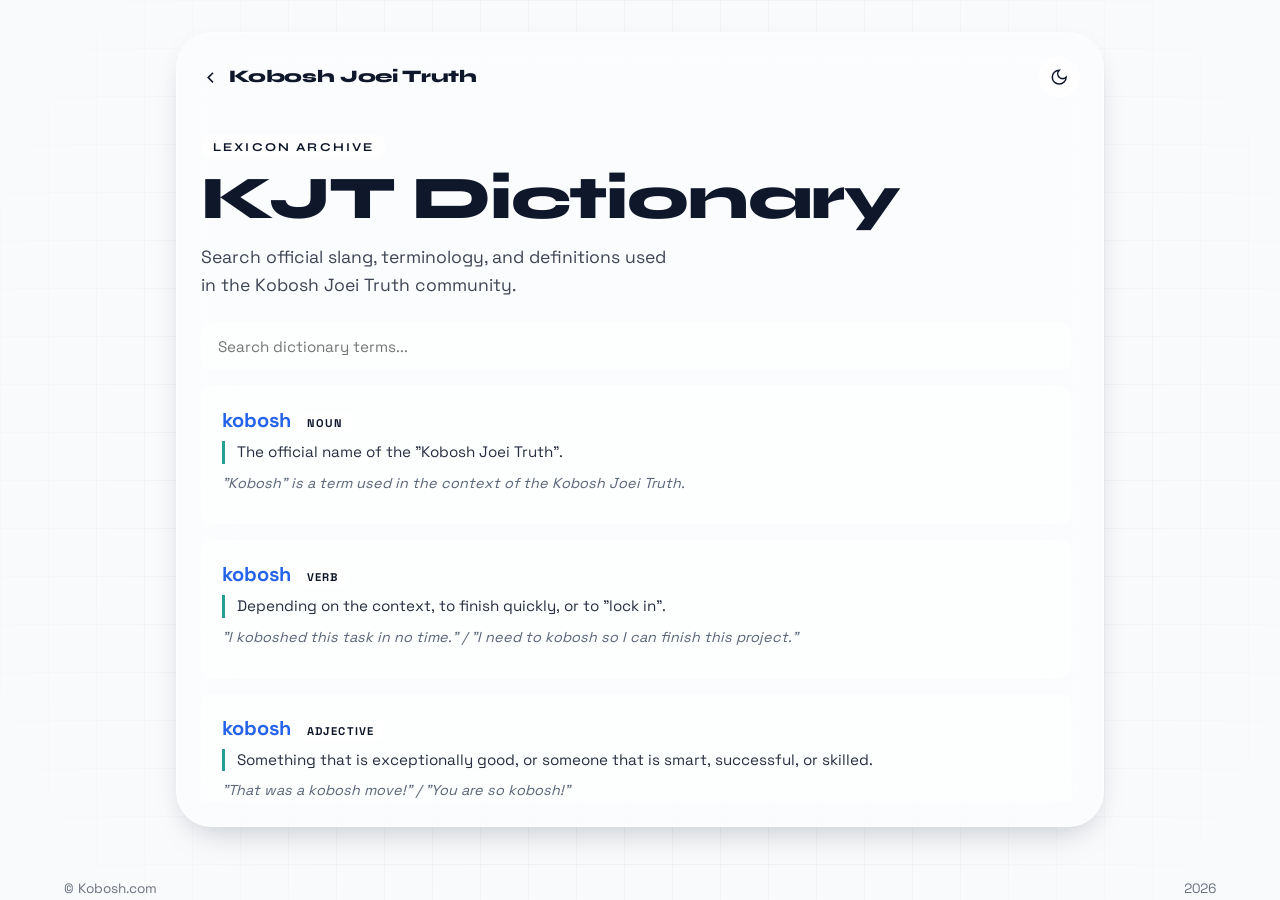
==== dict.html @ db8484c3 "Add new "nothing.html" page and refactor "rules.html" for improved structure and styling - Created a" ====
<!DOCTYPE html>
<html lang="en">
  <head>
    <title>Dictionary | Kobosh Joei Truth</title>
    <meta charset="utf-8" />
    <meta name="viewport" content="width=device-width, initial-scale=1" />
    <meta name="description" content="Slang and terms defined in the Kobosh Joei Truth (KJT) lexicon." />
    
    <link rel="preconnect" href="https://fonts.googleapis.com" />
    <link rel="preconnect" href="https://fonts.gstatic.com" crossorigin />
    <link href="https://fonts.googleapis.com/css2?family=Syne:wght@700;800&family=Space+Grotesk:wght@400;500;600;700&display=swap" rel="stylesheet" />
    <link rel="stylesheet" href="assets/css/index-modern.css" />
  </head>
  <body>
    <!-- Ambient background visuals -->
    <div class="ambient" aria-hidden="true">
      <span class="orb orb-one"></span>
      <span class="orb orb-two"></span>
      <span class="grid"></span>
    </div>

    <div class="subpage-container reveal">
      <main class="content-card">
        <header class="nav-header">
          <div class="nav-header-left">
            <a class="nav-brand" href="./"><svg class="icon-inline" viewBox="0 0 24 24"><path d="m15 18-6-6 6-6"/></svg>Kobosh Joei Truth</a>
          </div>
          <button class="theme-toggle" aria-label="Toggle theme" title="Toggle dark/light mode">
            <svg class="sun-icon" viewBox="0 0 24 24"><circle cx="12" cy="12" r="4"/><path d="M12 2v2"/><path d="M12 20v2"/><path d="m4.93 4.93 1.41 1.41"/><path d="m17.66 17.66 1.41 1.41"/><path d="M2 12h2"/><path d="M20 12h2"/><path d="m6.34 17.66-1.41 1.41"/><path d="m19.07 4.93-1.41 1.41"/></svg>
            <svg class="moon-icon" viewBox="0 0 24 24"><path d="M12 3a6 6 0 0 0 9 9 9 9 0 1 1-9-9Z"/></svg>
          </button>
        </header>

        <div class="scroll-container">
          <div class="article-header">
            <span class="eyebrow">Lexicon Archive</span>
            <h1>KJT Dictionary</h1>
            <p class="subtitle">Search official slang, terminology, and definitions used in the Kobosh Joei Truth community.</p>
          </div>

          <!-- Dynamic Search Input -->
          <input type="text" id="vocab-search" class="search-box" placeholder="Search dictionary terms..." aria-label="Search dictionary terms" autocomplete="off" />

          <!-- Slang Terms List -->
          <div class="dict-list" id="dict-entries">
            
            <div class="dict-entry" data-term="kobosh">
              <span class="dict-term">kobosh</span><span class="dict-pos">noun</span>
              <p class="dict-defn">The official name of the "Kobosh Joei Truth".</p>
              <p class="dict-ex">"Kobosh" is a term used in the context of the Kobosh Joei Truth.</p>
            </div>

            <div class="dict-entry" data-term="kobosh">
              <span class="dict-term">kobosh</span><span class="dict-pos">verb</span>
              <p class="dict-defn">Depending on the context, to finish quickly, or to "lock in".</p>
              <p class="dict-ex">"I koboshed this task in no time." / "I need to kobosh so I can finish this project."</p>
            </div>

            <div class="dict-entry" data-term="kobosh">
              <span class="dict-term">kobosh</span><span class="dict-pos">adjective</span>
              <p class="dict-defn">Something that is exceptionally good, or someone that is smart, successful, or skilled.</p>
              <p class="dict-ex">"That was a kobosh move!" / "You are so kobosh!"</p>
            </div>

            <div class="dict-entry" data-term="kobosher">
              <span class="dict-term">kobosher</span><span class="dict-pos">noun / adjective</span>
              <p class="dict-defn">Someone who is bad at something, not smart, unsuccessful, or lacking skill.</p>
              <p class="dict-ex">"This kobosher is not going to make it." / "Don't be such a kobosher, you can do better, kobosh!"</p>
            </div>

            <div class="dict-entry" data-term="koboshian">
              <span class="dict-term">koboshian</span><span class="dict-pos">noun</span>
              <p class="dict-defn">A formal member of the Kobosh Joei Truth community.</p>
              <p class="dict-ex">"This koboshian is really dedicated to the cause." / "Koboshians are known for their commitment and skill."</p>
            </div>

            <div class="dict-entry" data-term="joei">
              <span class="dict-term">joei</span><span class="dict-pos">noun</span>
              <p class="dict-defn">A group, clan, or organization.</p>
              <p class="dict-ex">"The Kobosh Joei Truth is a group of people who are dedicated to the cause."</p>
            </div>

            <div class="dict-entry" data-term="joei">
              <span class="dict-term">joei</span><span class="dict-pos">verb</span>
              <p class="dict-defn">To gather people together, or to unite/recruit.</p>
              <p class="dict-ex">"We need to joei more members to expand our footprint."</p>
            </div>

            <div class="dict-entry" data-term="crowbar">
              <span class="dict-term">crowbar</span><span class="dict-pos">noun</span>
              <p class="dict-defn">An amount of money equivalent to approximately fifteen dollars ($15).</p>
              <p class="dict-ex">"This item is worth a crowbar." / "Can you lend me a crowbar?"</p>
            </div>

            <div class="dict-entry" data-term="connavon connavonts connavan connavants">
              <span class="dict-term">connavon / connavan</span><span class="dict-pos">noun</span>
              <p class="dict-defn">Teens of Persian descent that frequently hang out in local McDonald's outlets. <strong>Connavon</strong> (plural: connavonts) refers to males, while <strong>connavan</strong> (plural: connavants) refers to females.</p>
              <p class="dict-ex">"The connavonts are always hanging out at that McDonald's after school."</p>
            </div>

            <div class="dict-entry" data-term="condavon condavonts condavan condavants">
              <span class="dict-term">condavon / condavan</span><span class="dict-pos">noun</span>
              <p class="dict-defn">Subcultural slang for gangsters or drug addicts. <strong>Condavon</strong> (plural: condavonts) refers to males, while <strong>condavan</strong> (plural: condavants) refers to females.</p>
              <p class="dict-ex">"The condavants were seen last time hanging around downtown."</p>
            </div>

          </div>
        </div>
      </main>
    </div>

    <footer class="site-footer">
      <p>&copy; Kobosh.com</p>
      <p id="year-stamp" class="tabular-nums"></p>
    </footer>

    <script src="assets/js/index-modern.js"></script>
    <script>
      // Client-side real-time fuzzy/prefix search filter
      document.addEventListener('DOMContentLoaded', function() {
        var searchInput = document.getElementById('vocab-search');
        var entries = document.querySelectorAll('.dict-entry');

        if (searchInput) {
          searchInput.addEventListener('input', function(e) {
            var query = e.target.value.toLowerCase().trim();

            entries.forEach(function(entry) {
              var term = entry.getAttribute('data-term').toLowerCase();
              var text = entry.textContent.toLowerCase();

              if (term.includes(query) || text.includes(query)) {
                entry.style.display = 'block';
                entry.style.transform = 'scale(1)';
              } else {
                entry.style.display = 'none';
              }
            });
          });
        }
      });
    </script>
  </body>
</html>
---- assets/css/index-modern.css ----
:root {
  --ink: #0f172a;
  --paper: #f8fafc;
  --muted: #475569;
  --glass: rgba(255, 255, 255, 0.45);
  --glass-border: rgba(255, 255, 255, 0.6);
  --shadow: 0 10px 30px -10px rgba(15, 23, 42, 0.15), 0 20px 40px -15px rgba(15, 23, 42, 0.1);
  --shadow-hover: 0 15px 35px -10px rgba(15, 23, 42, 0.22), 0 25px 45px -15px rgba(15, 23, 42, 0.15);
  --accent: #0d9488; /* teal 600 */
  --accent-2: #2563eb; /* blue 600 */
  --orb-1-bg: #99f6e4;
  --orb-2-bg: #bfdbfe;
  --grid-color: rgba(15, 23, 42, 0.05);
  --scrollbar-thumb: rgba(15, 23, 42, 0.15);
  --scrollbar-thumb-hover: rgba(15, 23, 42, 0.3);

  --card-radius: 2.25rem; /* 36px */
  --card-padding: 1.5rem; /* 24px */
  --inner-radius: 0.75rem; /* 12px */
  --inner-padding: 0.85rem;
}

body.dark {
  --ink: #f8fafc;
  --paper: #090d16;
  --muted: #94a3b8;
  --glass: rgba(11, 17, 32, 0.55);
  --glass-border: rgba(255, 255, 255, 0.08);
  --shadow: 0 10px 30px -10px rgba(0, 0, 0, 0.5), 0 20px 40px -15px rgba(0, 0, 0, 0.4);
  --shadow-hover: 0 15px 35px -10px rgba(0, 0, 0, 0.6), 0 25px 45px -15px rgba(0, 0, 0, 0.5);
  --accent: #14b8a6; /* teal 500 */
  --accent-2: #3b82f6; /* blue 500 */
  --orb-1-bg: #115e59; /* dark teal */
  --orb-2-bg: #1e1b4b; /* dark indigo */
  --grid-color: rgba(255, 255, 255, 0.03);
  --scrollbar-thumb: rgba(255, 255, 255, 0.15);
  --scrollbar-thumb-hover: rgba(255, 255, 255, 0.3);
}

* {
  box-sizing: border-box;
}

html,
body {
  margin: 0;
  width: 100%;
  height: 100%;
}

body {
  font-family: "Space Grotesk", sans-serif;
  color: var(--ink);
  background-color: var(--paper);
  min-height: 100dvh;
  display: flex;
  flex-direction: column;
  justify-content: center;
  align-items: center;
  overflow: hidden;
  -webkit-font-smoothing: antialiased;
  -moz-osx-font-smoothing: grayscale;
  transition: color 250ms ease, background-color 250ms ease;
}

body.dark {
  background-color: var(--paper);
}

.ambient {
  position: fixed;
  inset: 0;
  z-index: 0;
  pointer-events: none;
}

.orb {
  display: none;
}

.grid {
  position: absolute;
  inset: 0;
  background-image: linear-gradient(var(--grid-color) 1px, transparent 1px),
    linear-gradient(90deg, var(--grid-color) 1px, transparent 1px);
  background-size: 48px 48px;
  -webkit-mask-image: radial-gradient(circle at center, black 30%, transparent 95%);
  mask-image: radial-gradient(circle at center, black 30%, transparent 95%);
}

/* Page Layout Shell */
.page-shell {
  position: relative;
  z-index: 1;
  width: min(72rem, 92vw);
  height: min(80dvh, 52rem);
  margin: 0 auto;
  display: grid;
  grid-template-columns: 1fr;
  grid-template-rows: 1.2fr 1fr;
  gap: 1.5rem;
  transform-style: preserve-3d;
  transition: transform 200ms cubic-bezier(0.2, 0, 0, 1);
}

.bottom-row {
  min-height: 0;
  display: grid;
  grid-template-columns: 1fr 1fr;
  gap: 1.5rem;
}

/* Glassmorphic Cards */
.hero-card,
.contacts-card,
.services-card,
.content-card {
  min-height: 0;
  background: var(--glass);
  -webkit-backdrop-filter: blur(24px);
  backdrop-filter: blur(24px);
  border: 1px solid var(--glass-border);
  border-radius: var(--card-radius);
  box-shadow: var(--shadow);
  padding: var(--card-padding);
  display: flex;
  flex-direction: column;
  transition: transform 250ms cubic-bezier(0.2, 0, 0, 1), 
              box-shadow 250ms ease, 
              background-color 250ms ease, 
              border-color 250ms ease;
}

.hero-card:hover,
.contacts-card:hover,
.services-card:hover,
.content-card:hover {
  box-shadow: var(--shadow-hover);
}

/* Header bar inside pages/cards */
.nav-header {
  display: flex;
  justify-content: space-between;
  align-items: center;
  margin-bottom: 1.5rem;
  padding-bottom: 0.75rem;
  border-bottom: 1px solid var(--glass-border);
  width: 100%;
}

.nav-header-left {
  display: flex;
  align-items: center;
  gap: 1rem;
}

.nav-brand {
  font-family: "Syne", sans-serif;
  font-weight: 800;
  font-size: 1.1rem;
  letter-spacing: -0.01em;
  text-decoration: none;
  color: var(--ink);
}

/* Interactive theme toggle button */
.theme-toggle {
  background: var(--glass-border);
  border: 1px solid var(--glass-border);
  color: var(--ink);
  width: 2.5rem;
  height: 2.5rem;
  border-radius: 50%;
  display: flex;
  align-items: center;
  justify-content: center;
  cursor: pointer;
  outline: none;
  font-size: 1.1rem;
  transition: transform 200ms cubic-bezier(0.2, 0, 0, 1), background-color 200ms ease;
}

.theme-toggle:hover {
  background: var(--glass);
}

.theme-toggle:active {
  transform: scale(0.92);
}

/* Theme Toggle CSS Switch */
.theme-toggle svg {
  width: 1.15rem;
  height: 1.15rem;
  fill: none;
  stroke: currentColor;
  stroke-width: 2px;
  transition: transform 300ms cubic-bezier(0.2, 0, 0, 1);
}

.theme-toggle .sun-icon {
  display: none;
}

.theme-toggle .moon-icon {
  display: block;
}

body.dark .theme-toggle .sun-icon {
  display: block;
}

body.dark .theme-toggle .moon-icon {
  display: none;
}

.theme-toggle:hover svg {
  transform: rotate(15deg) scale(1.05);
}

/* Inline SVG and Structural Icon Styles */
.icon, .icon-inline {
  width: 1.2rem;
  height: 1.2rem;
  display: inline-block;
  vertical-align: middle;
  flex-shrink: 0;
  fill: none;
  stroke: currentColor;
  stroke-width: 2px;
  transition: transform 200ms ease;
}

.icon-inline {
  margin-right: 0.55rem;
}

.accordion-arrow {
  width: 1rem;
  height: 1rem;
  fill: none;
  stroke: currentColor;
  stroke-width: 2.5px;
  transition: transform 250ms cubic-bezier(0.2, 0, 0, 1);
  opacity: 0.7;
}

/* Eyebrow & Badges */
.eyebrow {
  display: inline-block;
  align-self: flex-start;
  margin: 0 0 0.5rem;
  font-family: "Syne", sans-serif;
  font-size: 0.75rem;
  letter-spacing: 0.18em;
  text-transform: uppercase;
  padding: 0.35rem 0.75rem;
  border-radius: var(--inner-radius);
  background: var(--glass-border);
  font-weight: 700;
  color: var(--ink);
}

/* Typography elements */
h1, h2, h3, h4, h5, h6 {
  color: var(--ink);
  font-family: "Syne", sans-serif;
  margin: 0;
  text-wrap: balance;
  transition: color 250ms ease;
}

h1 {
  font-weight: 800;
  line-height: 1.05;
  font-size: clamp(2.2rem, 6vw, 3.8rem);
  letter-spacing: -0.02em;
}

h2 {
  font-weight: 700;
  font-size: 1.5rem;
  letter-spacing: -0.01em;
  margin-bottom: 0.5rem;
}

h3 {
  font-weight: 700;
  font-size: 1.15rem;
}

p {
  color: var(--ink);
  margin: 0.5rem 0;
  line-height: 1.6;
  text-wrap: pretty;
  opacity: 0.9;
  transition: color 250ms ease;
}

.subtitle {
  margin: 0.75rem 0 0;
  max-width: 44ch;
  font-size: 1.1rem;
  opacity: 0.8;
}

/* Action Rows & Links */
.action-row {
  margin-top: auto;
  display: flex;
  flex-wrap: wrap;
  gap: 0.75rem;
  padding-top: 1.5rem;
}

.action {
  text-decoration: none;
  font-weight: 700;
  font-size: 0.95rem;
  border-radius: var(--inner-radius);
  padding: 0.8rem 1.2rem;
  display: inline-flex;
  align-items: center;
  justify-content: center;
  cursor: pointer;
  transition: transform 150ms cubic-bezier(0.2, 0, 0, 1), 
              box-shadow 150ms ease, 
              background-color 200ms ease, 
              border-color 200ms ease;
  min-height: 44px; /* Touch target safety */
}

.action:active {
  transform: scale(0.96);
}

.action-solid {
  background-color: var(--accent-2);
  color: #ffffff;
  box-shadow: 0 4px 14px 0 rgba(37, 99, 235, 0.2);
}

.action-solid:hover {
  transform: translateY(-2px);
  background-color: var(--accent);
  box-shadow: 0 6px 20px 0 rgba(37, 99, 235, 0.35);
}

.action-solid:active {
  transform: scale(0.96) translateY(0);
}

.action-ghost {
  background: var(--glass);
  border: 1px solid var(--glass-border);
  color: var(--ink);
}

.action-ghost:hover {
  transform: translateY(-2px);
  background: var(--glass-border);
}

.action-ghost:active {
  transform: scale(0.96) translateY(0);
}

/* Quick links footer on homepage */
.quick-links {
  margin-top: 1rem;
  display: flex;
  flex-wrap: wrap;
  gap: 0.6rem;
}

.quick-links a {
  text-decoration: none;
  font-weight: 500;
  font-size: 0.85rem;
  border: 1px solid var(--glass-border);
  background: var(--glass);
  border-radius: 999px;
  padding: 0.4rem 0.8rem;
  color: var(--ink);
  transition: transform 150ms cubic-bezier(0.2, 0, 0, 1), background-color 150ms ease;
}

.quick-links a:hover {
  background: var(--glass-border);
}

.quick-links a:active {
  transform: scale(0.96);
}

/* Nested lists in Contact/Services cards */
ul.interactive-list {
  list-style: none;
  margin: 0.75rem 0 0;
  padding: 0;
  display: grid;
  gap: 0.75rem;
  min-height: 0;
  overflow-y: auto;
}

ul.interactive-list li {
  background: var(--glass);
  border: 1px solid var(--glass-border);
  border-radius: var(--inner-radius);
  padding: var(--inner-padding);
  display: flex;
  justify-content: space-between;
  align-items: center;
  transition: transform 150ms cubic-bezier(0.2, 0, 0, 1), background-color 200ms ease;
}

ul.interactive-list li:hover {
  transform: translateX(4px);
  background: var(--glass-border);
}

.label {
  font-size: 0.75rem;
  letter-spacing: 0.12em;
  text-transform: uppercase;
  font-weight: 700;
  opacity: 0.7;
}

.value {
  font-weight: 600;
  text-align: right;
  display: flex;
  gap: 0.5rem;
}

.value a {
  color: var(--accent-2);
  text-decoration: none;
  transition: opacity 150ms ease;
}

.value a:hover {
  opacity: 0.8;
  text-decoration: underline;
}

/* Site Footer */
.site-footer {
  position: relative;
  z-index: 1;
  width: min(72rem, 92vw);
  margin: 1.2rem auto 0;
  display: flex;
  justify-content: space-between;
  align-items: center;
  gap: 1rem;
  font-size: 0.85rem;
}

.site-footer p {
  margin: 0;
  opacity: 0.6;
}

.site-footer a {
  color: var(--ink);
  text-decoration: none;
  font-weight: 600;
}

.site-footer a:hover {
  text-decoration: underline;
}

/* Rules List styling */
.rules-list {
  display: grid;
  grid-template-columns: repeat(auto-fit, minmax(280px, 1fr));
  gap: 1rem;
  margin: 1.5rem 0;
}

.rule-card {
  background: var(--glass);
  border: 1px solid var(--glass-border);
  border-radius: var(--inner-radius);
  padding: 1.2rem;
  display: flex;
  flex-direction: column;
  gap: 0.5rem;
  transition: transform 150ms ease, border-color 200ms ease;
}

.rule-card:hover {
  transform: translateY(-2px);
  border-color: var(--accent);
}

.rule-num {
  font-family: "Syne", sans-serif;
  font-size: 0.75rem;
  font-weight: 800;
  text-transform: uppercase;
  color: var(--accent-2);
  letter-spacing: 0.08em;
}

/* Scrollable Inner container */
.scroll-container {
  overflow-y: auto;
  padding-right: 0.5rem;
  flex: 1;
}

/* Custom Scrollbar Styles */
::-webkit-scrollbar {
  width: 6px;
  height: 6px;
}

::-webkit-scrollbar-track {
  background: transparent;
}

::-webkit-scrollbar-thumb {
  background: var(--scrollbar-thumb);
  border-radius: 999px;
}

::-webkit-scrollbar-thumb:hover {
  background: var(--scrollbar-thumb-hover);
}

/* Stagger animations */
.reveal {
  opacity: 0;
  transform: translateY(20px);
  animation: rise 600ms cubic-bezier(0.16, 1, 0.3, 1) forwards;
}

.hero-card.reveal {
  animation-delay: 50ms;
}

.contacts-card.reveal {
  animation-delay: 150ms;
}

.services-card.reveal {
  animation-delay: 250ms;
}

/* Content cards layouts (subpages) */
.subpage-container {
  position: relative;
  z-index: 1;
  width: min(58rem, 92vw);
  margin: 2rem auto;
  display: flex;
  flex-direction: column;
  gap: 1rem;
  min-height: calc(100vh - 8rem);
}

.content-card {
  flex: 1;
  min-height: 0;
}

/* Accordion sections for Rules */
.accordion {
  display: grid;
  gap: 0.75rem;
  margin-top: 1rem;
}

.accordion-item {
  border: 1px solid var(--glass-border);
  background: var(--glass);
  border-radius: var(--inner-radius);
  overflow: hidden;
  transition: border-color 200ms ease, background-color 200ms ease;
}

.accordion-header {
  padding: 1rem 1.2rem;
  display: flex;
  justify-content: space-between;
  align-items: center;
  cursor: pointer;
  user-select: none;
  font-weight: 600;
  transition: background-color 150ms ease;
}

.accordion-header:hover {
  background: var(--glass-border);
}

.accordion-header:active {
  transform: scale(0.995);
}

.accordion-header h3 {
  font-size: 1.05rem;
  margin: 0;
  display: flex;
  align-items: center;
  gap: 0.5rem;
}



.accordion-item.active {
  background: rgba(255, 255, 255, 0.1);
  border-color: var(--accent);
}

body.dark .accordion-item.active {
  background: rgba(0, 0, 0, 0.15);
}

.accordion-item.active .accordion-arrow {
  transform: rotate(180deg);
}

.accordion-content {
  max-height: 0;
  overflow: hidden;
  transition: max-height 300ms cubic-bezier(0.2, 0, 0, 1);
}

.accordion-item.active .accordion-content {
  max-height: 1000px; /* high limit to accommodate large content */
}

.accordion-content-inner {
  padding: 0.2rem 1.25rem 1.25rem;
  border-top: 1px solid var(--glass-border);
  font-size: 0.95rem;
  line-height: 1.6;
}

.accordion-content-inner p {
  margin-top: 0.75rem;
}

.accordion-content-inner ul {
  padding-left: 1.25rem;
  margin: 0.75rem 0 0;
}

.accordion-content-inner li {
  margin-bottom: 0.4rem;
}

/* Tabs & Searches for Dictionary */
.search-box {
  width: 100%;
  padding: 0.8rem 1rem;
  border-radius: var(--inner-radius);
  border: 1px solid var(--glass-border);
  background: var(--glass);
  color: var(--ink);
  font-family: inherit;
  font-size: 0.95rem;
  margin-bottom: 1rem;
  outline: none;
  transition: border-color 200ms ease, box-shadow 200ms ease;
}

.search-box:focus {
  border-color: var(--accent);
  box-shadow: 0 0 0 3px rgba(13, 148, 136, 0.15);
}

.dict-list {
  display: grid;
  gap: 1rem;
}

.dict-entry {
  background: var(--glass);
  border: 1px solid var(--glass-border);
  border-radius: var(--inner-radius);
  padding: 1.25rem;
  transition: transform 150ms ease, border-color 200ms ease;
}

.dict-entry:hover {
  transform: translateY(-2px);
  border-color: var(--glass-border);
}

.dict-term {
  font-size: 1.25rem;
  font-weight: 700;
  color: var(--accent-2);
  margin-bottom: 0.5rem;
}

.dict-pos {
  font-size: 0.7rem;
  text-transform: uppercase;
  letter-spacing: 0.1em;
  background: var(--glass-border);
  padding: 0.2rem 0.5rem;
  border-radius: 4px;
  font-weight: 700;
  margin-left: 0.5rem;
  vertical-align: middle;
  color: var(--ink);
}

.dict-defn {
  font-size: 0.95rem;
  margin: 0.5rem 0;
  line-height: 1.5;
  border-left: 3px solid var(--accent);
  padding-left: 0.75rem;
}

.dict-ex {
  font-size: 0.9rem;
  color: var(--muted);
  font-style: italic;
  margin-top: 0.4rem;
}

/* Thick Of It Page specific: lyrics formatting */
.lyrics-container {
  display: grid;
  grid-template-columns: 1.2fr 1.8fr;
  gap: 1.5rem;
  height: 100%;
}

.lyrics-sidebar {
  border-right: 1px solid var(--glass-border);
  padding-right: 1.5rem;
  display: flex;
  flex-direction: column;
}

.lyrics-box {
  background: rgba(0, 0, 0, 0.05);
  border-radius: var(--inner-radius);
  padding: 1.2rem;
  font-family: inherit;
  font-size: 0.9rem;
  line-height: 1.5;
  white-space: pre-line;
  overflow-y: auto;
  border: 1px solid var(--glass-border);
  max-height: 480px;
}

body.dark .lyrics-box {
  background: rgba(255, 255, 255, 0.02);
}

.essay-content {
  overflow-y: auto;
}

.article-header {
  margin-bottom: 1.5rem;
}

.article-header h1 {
  margin-bottom: 0.5rem;
}

.article-header .meta {
  font-size: 0.85rem;
  color: var(--muted);
}

.article-body h2, .article-body h3, .article-body h4 {
  margin: 1.5rem 0 0.75rem;
  font-family: "Syne", sans-serif;
  font-weight: 700;
}

.article-body h2 {
  font-size: 1.35rem;
}

.article-body h3 {
  font-size: 1.1rem;
}

.article-body p {
  margin-bottom: 1rem;
}

.article-body blockquote {
  margin: 1.25rem 0;
  padding: 0.5rem 1rem;
  border-left: 4px solid var(--accent-2);
  background: rgba(37, 99, 235, 0.06);
  border-radius: 0 var(--inner-radius) var(--inner-radius) 0;
  font-style: italic;
}

.article-body hr {
  border: none;
  border-top: 1px solid var(--glass-border);
  margin: 1.5rem 0;
}

/* Massive Essay (Gyatman) specific grid highlight cards */
.attribute-grid {
  display: grid;
  grid-template-columns: repeat(auto-fit, minmax(240px, 1fr));
  gap: 1rem;
  margin: 1.5rem 0;
}

.attribute-card {
  background: var(--glass);
  border: 1px solid var(--glass-border);
  border-radius: var(--inner-radius);
  padding: 1.2rem;
  transition: transform 150ms ease;
}

.attribute-card:hover {
  transform: translateY(-3px);
}

.attribute-card h3 {
  color: var(--accent);
  margin-bottom: 0.4rem;
}

/* Tabular class */
.tabular-nums {
  font-variant-numeric: tabular-nums;
}

/* Animations */
@keyframes drift {
  from {
    transform: translateY(0) translateX(0);
  }
  to {
    transform: translateY(20px) translateX(25px);
  }
}

@keyframes rise {
  from {
    opacity: 0;
    transform: translateY(20px);
  }
  to {
    opacity: 1;
    transform: translateY(0);
  }
}

/* Responsive Rules */
@media (max-width: 900px) {
  html,
  body {
    height: auto;
  }

  body {
    min-height: 100dvh;
    justify-content: flex-start;
    overflow-y: auto;
    overflow-x: hidden;
    padding: 1rem 0.75rem 2rem;
  }

  .page-shell {
    grid-template-columns: 1fr;
    grid-template-rows: auto auto;
    height: auto;
    margin-top: 0;
    width: 100%;
    gap: 1rem;
  }

  .bottom-row {
    grid-template-columns: 1fr;
    grid-template-rows: auto auto;
    gap: 1rem;
  }

  .hero-card,
  .contacts-card,
  .services-card,
  .content-card {
    padding: 1.25rem;
    border-radius: 1.75rem; /* Concentric adjust for smaller size */
  }

  .action-row {
    flex-direction: column;
    align-items: stretch;
    gap: 0.6rem;
    padding-top: 1rem;
  }

  .action {
    text-align: center;
    padding: 0.85rem 1rem;
  }

  .quick-links {
    margin-top: 1rem;
    gap: 0.5rem;
  }

  .quick-links a {
    width: 100%;
    text-align: center;
    padding: 0.5rem;
  }

  .site-footer {
    margin-top: 1.2rem;
    flex-direction: column;
    align-items: center;
    width: 100%;
    text-align: center;
    gap: 0.4rem;
  }

  /* Subpages */
  .subpage-container {
    min-height: auto;
    margin: 1rem auto;
  }

  .lyrics-container {
    grid-template-columns: 1fr;
    height: auto;
    gap: 1rem;
  }

  .lyrics-sidebar {
    border-right: none;
    padding-right: 0;
    border-bottom: 1px solid var(--glass-border);
    padding-bottom: 1rem;
  }
}

@media (max-width: 480px) {
  h1 {
    font-size: clamp(1.8rem, 8vw, 2.2rem);
  }

  .subtitle {
    font-size: 0.95rem;
  }
}

@media (prefers-reduced-motion: reduce) {
  .orb-one,
  .orb-two,
  .reveal,
  .contacts-card.reveal {
    animation: none !important;
  }

  .page-shell, .hero-card, .contacts-card, .services-card, .content-card {
    transition: none !important;
    transform: none !important;
  }
}
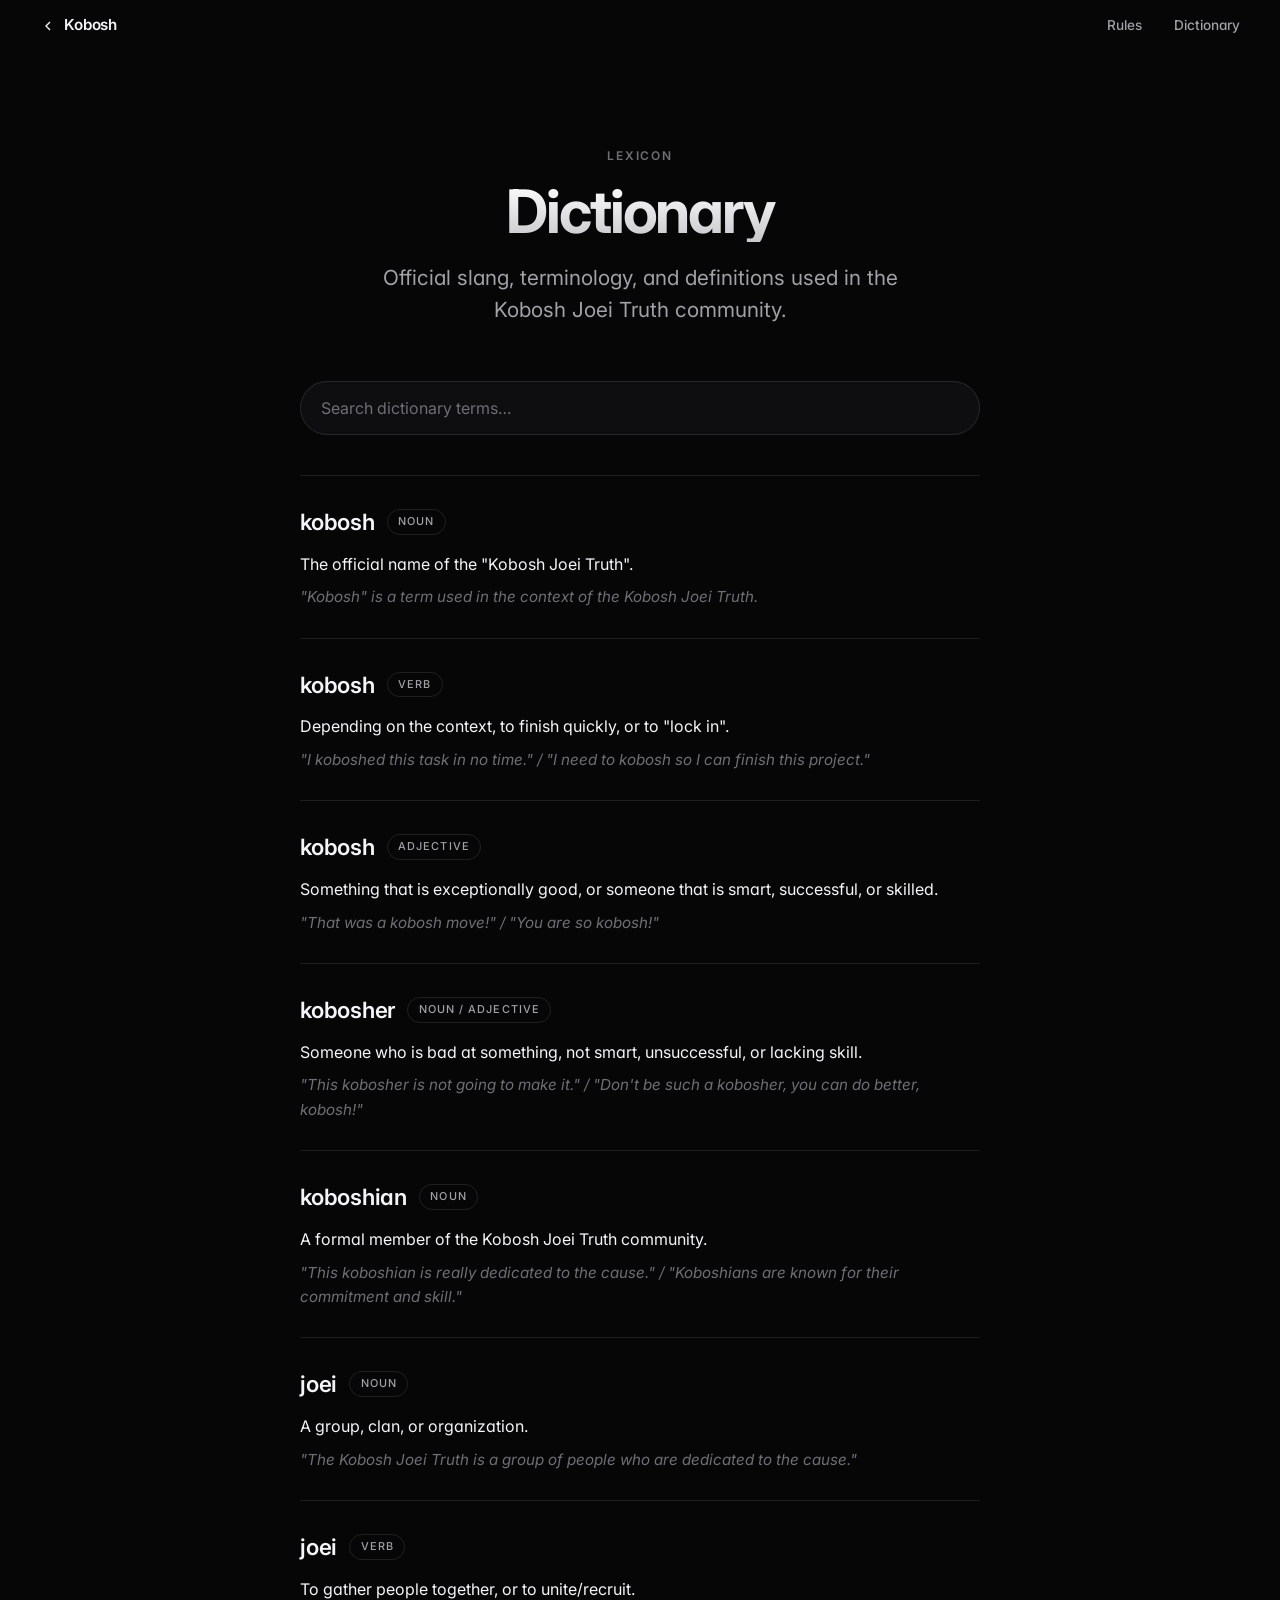
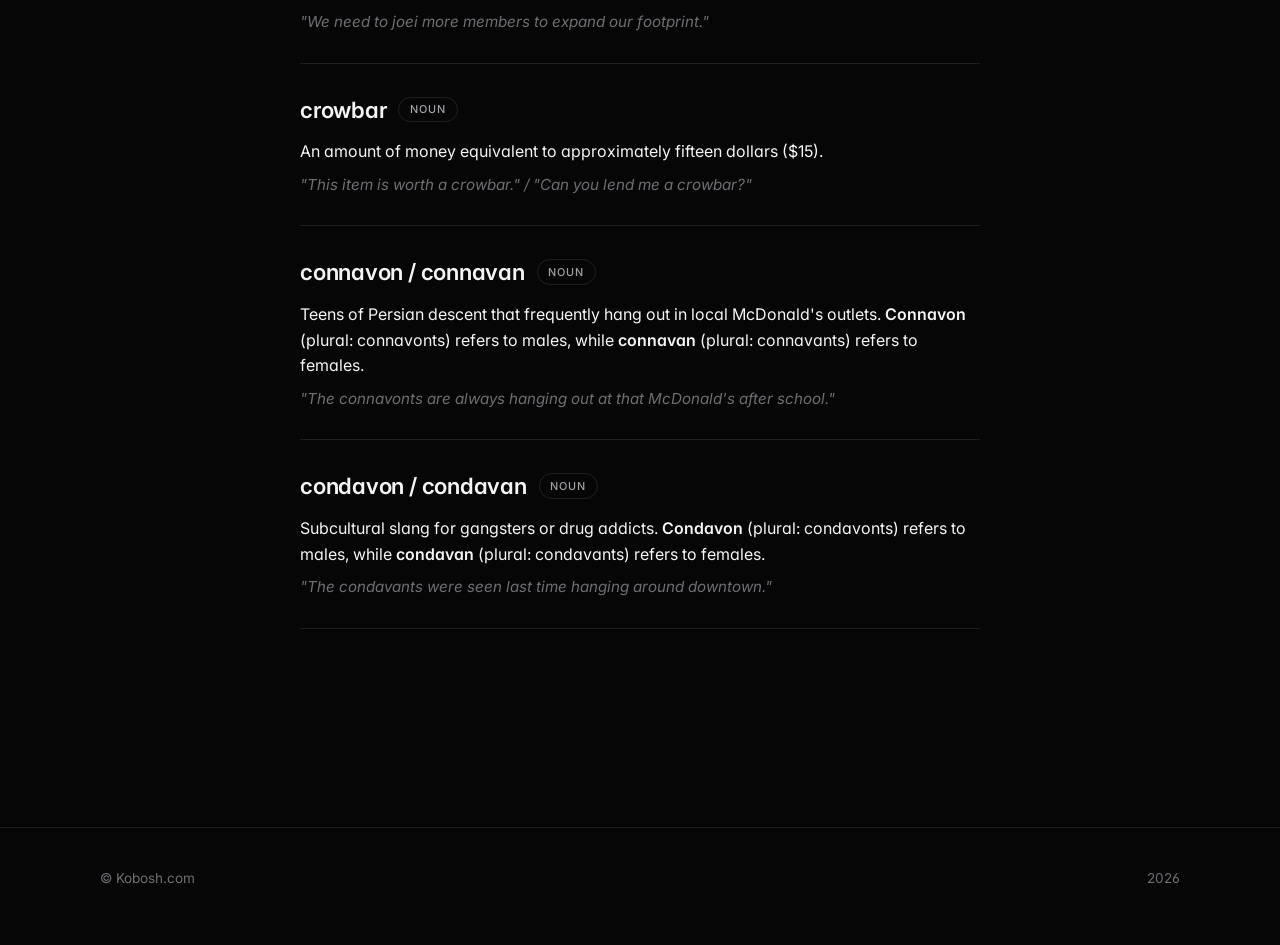
==== commit d5e7128d: "Rebuild site with refined Apple-like dark monochrome design Replace the glass-card-grid layout with " ====
--- a/dict.html
+++ b/dict.html
@@ -5,139 +5,115 @@
     <meta charset="utf-8" />
     <meta name="viewport" content="width=device-width, initial-scale=1" />
     <meta name="description" content="Slang and terms defined in the Kobosh Joei Truth (KJT) lexicon." />
-    
+
     <link rel="preconnect" href="https://fonts.googleapis.com" />
     <link rel="preconnect" href="https://fonts.gstatic.com" crossorigin />
-    <link href="https://fonts.googleapis.com/css2?family=Syne:wght@700;800&family=Space+Grotesk:wght@400;500;600;700&display=swap" rel="stylesheet" />
+    <link href="https://fonts.googleapis.com/css2?family=Inter:wght@400;500;600;700;800&display=swap" rel="stylesheet" />
     <link rel="stylesheet" href="assets/css/index-modern.css" />
   </head>
   <body>
-    <!-- Ambient background visuals -->
-    <div class="ambient" aria-hidden="true">
-      <span class="orb orb-one"></span>
-      <span class="orb orb-two"></span>
-      <span class="grid"></span>
-    </div>
+    <nav class="nav">
+      <a class="wordmark" href="./">
+        <svg class="back-arrow" viewBox="0 0 24 24" aria-hidden="true"><path d="m15 18-6-6 6-6" /></svg>
+        Kobosh
+      </a>
+      <div class="nav-links">
+        <a href="rules">Rules</a>
+        <a href="dict">Dictionary</a>
+      </div>
+    </nav>
 
-    <div class="subpage-container reveal">
-      <main class="content-card">
-        <header class="nav-header">
-          <div class="nav-header-left">
-            <a class="nav-brand" href="./"><svg class="icon-inline" viewBox="0 0 24 24"><path d="m15 18-6-6 6-6"/></svg>Kobosh Joei Truth</a>
-          </div>
-          <button class="theme-toggle" aria-label="Toggle theme" title="Toggle dark/light mode">
-            <svg class="sun-icon" viewBox="0 0 24 24"><circle cx="12" cy="12" r="4"/><path d="M12 2v2"/><path d="M12 20v2"/><path d="m4.93 4.93 1.41 1.41"/><path d="m17.66 17.66 1.41 1.41"/><path d="M2 12h2"/><path d="M20 12h2"/><path d="m6.34 17.66-1.41 1.41"/><path d="m19.07 4.93-1.41 1.41"/></svg>
-            <svg class="moon-icon" viewBox="0 0 24 24"><path d="M12 3a6 6 0 0 0 9 9 9 9 0 1 1-9-9Z"/></svg>
-          </button>
-        </header>
+    <header class="page-hero">
+      <span class="eyebrow">Lexicon</span>
+      <h1 class="display">Dictionary</h1>
+      <p class="lede">Official slang, terminology, and definitions used in the Kobosh Joei Truth community.</p>
+    </header>
 
-        <div class="scroll-container">
-          <div class="article-header">
-            <span class="eyebrow">Lexicon Archive</span>
-            <h1>KJT Dictionary</h1>
-            <p class="subtitle">Search official slang, terminology, and definitions used in the Kobosh Joei Truth community.</p>
-          </div>
+    <main>
+      <section class="section" style="padding-top: 0">
+        <div class="container">
+          <div class="dict-wrap">
+            <input type="text" id="vocab-search" class="search-box" placeholder="Search dictionary terms…" aria-label="Search dictionary terms" autocomplete="off" />
 
-          <!-- Dynamic Search Input -->
-          <input type="text" id="vocab-search" class="search-box" placeholder="Search dictionary terms..." aria-label="Search dictionary terms" autocomplete="off" />
-
-          <!-- Slang Terms List -->
-          <div class="dict-list" id="dict-entries">
-            
-            <div class="dict-entry" data-term="kobosh">
-              <span class="dict-term">kobosh</span><span class="dict-pos">noun</span>
-              <p class="dict-defn">The official name of the "Kobosh Joei Truth".</p>
-              <p class="dict-ex">"Kobosh" is a term used in the context of the Kobosh Joei Truth.</p>
+            <div id="dict-entries">
+              <div class="dict-entry" data-term="kobosh">
+                <div class="dict-head"><span class="dict-term">kobosh</span><span class="dict-pos">noun</span></div>
+                <p class="dict-defn">The official name of the "Kobosh Joei Truth".</p>
+                <p class="dict-ex">"Kobosh" is a term used in the context of the Kobosh Joei Truth.</p>
+              </div>
+              <div class="dict-entry" data-term="kobosh">
+                <div class="dict-head"><span class="dict-term">kobosh</span><span class="dict-pos">verb</span></div>
+                <p class="dict-defn">Depending on the context, to finish quickly, or to "lock in".</p>
+                <p class="dict-ex">"I koboshed this task in no time." / "I need to kobosh so I can finish this project."</p>
+              </div>
+              <div class="dict-entry" data-term="kobosh">
+                <div class="dict-head"><span class="dict-term">kobosh</span><span class="dict-pos">adjective</span></div>
+                <p class="dict-defn">Something that is exceptionally good, or someone that is smart, successful, or skilled.</p>
+                <p class="dict-ex">"That was a kobosh move!" / "You are so kobosh!"</p>
+              </div>
+              <div class="dict-entry" data-term="kobosher">
+                <div class="dict-head"><span class="dict-term">kobosher</span><span class="dict-pos">noun / adjective</span></div>
+                <p class="dict-defn">Someone who is bad at something, not smart, unsuccessful, or lacking skill.</p>
+                <p class="dict-ex">"This kobosher is not going to make it." / "Don't be such a kobosher, you can do better, kobosh!"</p>
+              </div>
+              <div class="dict-entry" data-term="koboshian">
+                <div class="dict-head"><span class="dict-term">koboshian</span><span class="dict-pos">noun</span></div>
+                <p class="dict-defn">A formal member of the Kobosh Joei Truth community.</p>
+                <p class="dict-ex">"This koboshian is really dedicated to the cause." / "Koboshians are known for their commitment and skill."</p>
+              </div>
+              <div class="dict-entry" data-term="joei">
+                <div class="dict-head"><span class="dict-term">joei</span><span class="dict-pos">noun</span></div>
+                <p class="dict-defn">A group, clan, or organization.</p>
+                <p class="dict-ex">"The Kobosh Joei Truth is a group of people who are dedicated to the cause."</p>
+              </div>
+              <div class="dict-entry" data-term="joei">
+                <div class="dict-head"><span class="dict-term">joei</span><span class="dict-pos">verb</span></div>
+                <p class="dict-defn">To gather people together, or to unite/recruit.</p>
+                <p class="dict-ex">"We need to joei more members to expand our footprint."</p>
+              </div>
+              <div class="dict-entry" data-term="crowbar">
+                <div class="dict-head"><span class="dict-term">crowbar</span><span class="dict-pos">noun</span></div>
+                <p class="dict-defn">An amount of money equivalent to approximately fifteen dollars ($15).</p>
+                <p class="dict-ex">"This item is worth a crowbar." / "Can you lend me a crowbar?"</p>
+              </div>
+              <div class="dict-entry" data-term="connavon connavonts connavan connavants">
+                <div class="dict-head"><span class="dict-term">connavon / connavan</span><span class="dict-pos">noun</span></div>
+                <p class="dict-defn">Teens of Persian descent that frequently hang out in local McDonald's outlets. <strong>Connavon</strong> (plural: connavonts) refers to males, while <strong>connavan</strong> (plural: connavants) refers to females.</p>
+                <p class="dict-ex">"The connavonts are always hanging out at that McDonald's after school."</p>
+              </div>
+              <div class="dict-entry" data-term="condavon condavonts condavan condavants">
+                <div class="dict-head"><span class="dict-term">condavon / condavan</span><span class="dict-pos">noun</span></div>
+                <p class="dict-defn">Subcultural slang for gangsters or drug addicts. <strong>Condavon</strong> (plural: condavonts) refers to males, while <strong>condavan</strong> (plural: condavants) refers to females.</p>
+                <p class="dict-ex">"The condavants were seen last time hanging around downtown."</p>
+              </div>
             </div>
-
-            <div class="dict-entry" data-term="kobosh">
-              <span class="dict-term">kobosh</span><span class="dict-pos">verb</span>
-              <p class="dict-defn">Depending on the context, to finish quickly, or to "lock in".</p>
-              <p class="dict-ex">"I koboshed this task in no time." / "I need to kobosh so I can finish this project."</p>
-            </div>
-
-            <div class="dict-entry" data-term="kobosh">
-              <span class="dict-term">kobosh</span><span class="dict-pos">adjective</span>
-              <p class="dict-defn">Something that is exceptionally good, or someone that is smart, successful, or skilled.</p>
-              <p class="dict-ex">"That was a kobosh move!" / "You are so kobosh!"</p>
-            </div>
-
-            <div class="dict-entry" data-term="kobosher">
-              <span class="dict-term">kobosher</span><span class="dict-pos">noun / adjective</span>
-              <p class="dict-defn">Someone who is bad at something, not smart, unsuccessful, or lacking skill.</p>
-              <p class="dict-ex">"This kobosher is not going to make it." / "Don't be such a kobosher, you can do better, kobosh!"</p>
-            </div>
-
-            <div class="dict-entry" data-term="koboshian">
-              <span class="dict-term">koboshian</span><span class="dict-pos">noun</span>
-              <p class="dict-defn">A formal member of the Kobosh Joei Truth community.</p>
-              <p class="dict-ex">"This koboshian is really dedicated to the cause." / "Koboshians are known for their commitment and skill."</p>
-            </div>
-
-            <div class="dict-entry" data-term="joei">
-              <span class="dict-term">joei</span><span class="dict-pos">noun</span>
-              <p class="dict-defn">A group, clan, or organization.</p>
-              <p class="dict-ex">"The Kobosh Joei Truth is a group of people who are dedicated to the cause."</p>
-            </div>
-
-            <div class="dict-entry" data-term="joei">
-              <span class="dict-term">joei</span><span class="dict-pos">verb</span>
-              <p class="dict-defn">To gather people together, or to unite/recruit.</p>
-              <p class="dict-ex">"We need to joei more members to expand our footprint."</p>
-            </div>
-
-            <div class="dict-entry" data-term="crowbar">
-              <span class="dict-term">crowbar</span><span class="dict-pos">noun</span>
-              <p class="dict-defn">An amount of money equivalent to approximately fifteen dollars ($15).</p>
-              <p class="dict-ex">"This item is worth a crowbar." / "Can you lend me a crowbar?"</p>
-            </div>
-
-            <div class="dict-entry" data-term="connavon connavonts connavan connavants">
-              <span class="dict-term">connavon / connavan</span><span class="dict-pos">noun</span>
-              <p class="dict-defn">Teens of Persian descent that frequently hang out in local McDonald's outlets. <strong>Connavon</strong> (plural: connavonts) refers to males, while <strong>connavan</strong> (plural: connavants) refers to females.</p>
-              <p class="dict-ex">"The connavonts are always hanging out at that McDonald's after school."</p>
-            </div>
-
-            <div class="dict-entry" data-term="condavon condavonts condavan condavants">
-              <span class="dict-term">condavon / condavan</span><span class="dict-pos">noun</span>
-              <p class="dict-defn">Subcultural slang for gangsters or drug addicts. <strong>Condavon</strong> (plural: condavonts) refers to males, while <strong>condavan</strong> (plural: condavants) refers to females.</p>
-              <p class="dict-ex">"The condavants were seen last time hanging around downtown."</p>
-            </div>
-
           </div>
         </div>
-      </main>
-    </div>
+      </section>
+    </main>
 
     <footer class="site-footer">
-      <p>&copy; Kobosh.com</p>
-      <p id="year-stamp" class="tabular-nums"></p>
+      <div class="container">
+        <p>&copy; Kobosh.com</p>
+        <p id="year-stamp" class="tabular-nums"></p>
+      </div>
     </footer>
 
     <script src="assets/js/index-modern.js"></script>
     <script>
-      // Client-side real-time fuzzy/prefix search filter
-      document.addEventListener('DOMContentLoaded', function() {
-        var searchInput = document.getElementById('vocab-search');
-        var entries = document.querySelectorAll('.dict-entry');
-
-        if (searchInput) {
-          searchInput.addEventListener('input', function(e) {
-            var query = e.target.value.toLowerCase().trim();
-
-            entries.forEach(function(entry) {
-              var term = entry.getAttribute('data-term').toLowerCase();
-              var text = entry.textContent.toLowerCase();
-
-              if (term.includes(query) || text.includes(query)) {
-                entry.style.display = 'block';
-                entry.style.transform = 'scale(1)';
-              } else {
-                entry.style.display = 'none';
-              }
-            });
+      // Client-side real-time prefix/substring search filter
+      document.addEventListener("DOMContentLoaded", function () {
+        var searchInput = document.getElementById("vocab-search");
+        var entries = document.querySelectorAll(".dict-entry");
+        if (!searchInput) return;
+        searchInput.addEventListener("input", function (e) {
+          var query = e.target.value.toLowerCase().trim();
+          entries.forEach(function (entry) {
+            var term = entry.getAttribute("data-term").toLowerCase();
+            var text = entry.textContent.toLowerCase();
+            entry.style.display = term.includes(query) || text.includes(query) ? "block" : "none";
           });
-        }
+        });
       });
     </script>
   </body>
--- a/assets/css/index-modern.css
+++ b/assets/css/index-modern.css
@@ -1,979 +1,714 @@
+/* ==========================================================================
+   Kobosh Joei Truth — refined dark monochrome system
+   ========================================================================== */
+
 :root {
-  --ink: #0f172a;
-  --paper: #f8fafc;
-  --muted: #475569;
-  --glass: rgba(255, 255, 255, 0.45);
-  --glass-border: rgba(255, 255, 255, 0.6);
-  --shadow: 0 10px 30px -10px rgba(15, 23, 42, 0.15), 0 20px 40px -15px rgba(15, 23, 42, 0.1);
-  --shadow-hover: 0 15px 35px -10px rgba(15, 23, 42, 0.22), 0 25px 45px -15px rgba(15, 23, 42, 0.15);
-  --accent: #0d9488; /* teal 600 */
-  --accent-2: #2563eb; /* blue 600 */
-  --orb-1-bg: #99f6e4;
-  --orb-2-bg: #bfdbfe;
-  --grid-color: rgba(15, 23, 42, 0.05);
-  --scrollbar-thumb: rgba(15, 23, 42, 0.15);
-  --scrollbar-thumb-hover: rgba(15, 23, 42, 0.3);
-
-  --card-radius: 2.25rem; /* 36px */
-  --card-padding: 1.5rem; /* 24px */
-  --inner-radius: 0.75rem; /* 12px */
-  --inner-padding: 0.85rem;
-}
-
-body.dark {
-  --ink: #f8fafc;
-  --paper: #090d16;
-  --muted: #94a3b8;
-  --glass: rgba(11, 17, 32, 0.55);
-  --glass-border: rgba(255, 255, 255, 0.08);
-  --shadow: 0 10px 30px -10px rgba(0, 0, 0, 0.5), 0 20px 40px -15px rgba(0, 0, 0, 0.4);
-  --shadow-hover: 0 15px 35px -10px rgba(0, 0, 0, 0.6), 0 25px 45px -15px rgba(0, 0, 0, 0.5);
-  --accent: #14b8a6; /* teal 500 */
-  --accent-2: #3b82f6; /* blue 500 */
-  --orb-1-bg: #115e59; /* dark teal */
-  --orb-2-bg: #1e1b4b; /* dark indigo */
-  --grid-color: rgba(255, 255, 255, 0.03);
-  --scrollbar-thumb: rgba(255, 255, 255, 0.15);
-  --scrollbar-thumb-hover: rgba(255, 255, 255, 0.3);
-}
-
-* {
-  box-sizing: border-box;
-}
-
-html,
+  /* Surfaces */
+  --bg: #060607;
+  --surface: #0e0e10;
+  --surface-2: #151517;
+
+  /* Text */
+  --text: #f5f5f7;
+  --muted: #a1a1a6;
+  --faint: #6e6e73;
+
+  /* Lines */
+  --border: rgba(255, 255, 255, 0.10);
+  --border-strong: rgba(255, 255, 255, 0.22);
+
+  /* Metrics */
+  --container: min(1080px, 92vw);
+  --measure: min(680px, 92vw);
+  --nav-h: 52px;
+  --radius: 24px;
+  --radius-sm: 14px;
+
+  --section-gap: clamp(4.5rem, 11vh, 9rem);
+  --ease: cubic-bezier(0.22, 1, 0.36, 1);
+}
+
+* { box-sizing: border-box; }
+
+html {
+  scroll-behavior: smooth;
+  -webkit-text-size-adjust: 100%;
+}
+
+html, body {
+  margin: 0;
+  padding: 0;
+}
+
 body {
-  margin: 0;
-  width: 100%;
-  height: 100%;
-}
-
-body {
-  font-family: "Space Grotesk", sans-serif;
-  color: var(--ink);
-  background-color: var(--paper);
+  font-family: "Inter", -apple-system, BlinkMacSystemFont, "Segoe UI", sans-serif;
+  background: var(--bg);
+  color: var(--text);
+  line-height: 1.6;
   min-height: 100dvh;
-  display: flex;
-  flex-direction: column;
-  justify-content: center;
-  align-items: center;
-  overflow: hidden;
   -webkit-font-smoothing: antialiased;
   -moz-osx-font-smoothing: grayscale;
-  transition: color 250ms ease, background-color 250ms ease;
-}
-
-body.dark {
-  background-color: var(--paper);
-}
-
-.ambient {
+  font-feature-settings: "cv11", "ss01";
+}
+
+a { color: inherit; }
+
+::selection {
+  background: rgba(255, 255, 255, 0.16);
+  color: #fff;
+}
+
+/* Custom scrollbar */
+::-webkit-scrollbar { width: 8px; height: 8px; }
+::-webkit-scrollbar-track { background: transparent; }
+::-webkit-scrollbar-thumb {
+  background: rgba(255, 255, 255, 0.14);
+  border-radius: 999px;
+}
+::-webkit-scrollbar-thumb:hover { background: rgba(255, 255, 255, 0.28); }
+
+/* ==========================================================================
+   Navigation
+   ========================================================================== */
+
+.nav {
   position: fixed;
-  inset: 0;
-  z-index: 0;
-  pointer-events: none;
-}
-
-.orb {
-  display: none;
-}
-
-.grid {
-  position: absolute;
-  inset: 0;
-  background-image: linear-gradient(var(--grid-color) 1px, transparent 1px),
-    linear-gradient(90deg, var(--grid-color) 1px, transparent 1px);
-  background-size: 48px 48px;
-  -webkit-mask-image: radial-gradient(circle at center, black 30%, transparent 95%);
-  mask-image: radial-gradient(circle at center, black 30%, transparent 95%);
-}
-
-/* Page Layout Shell */
-.page-shell {
-  position: relative;
-  z-index: 1;
-  width: min(72rem, 92vw);
-  height: min(80dvh, 52rem);
-  margin: 0 auto;
-  display: grid;
-  grid-template-columns: 1fr;
-  grid-template-rows: 1.2fr 1fr;
-  gap: 1.5rem;
-  transform-style: preserve-3d;
-  transition: transform 200ms cubic-bezier(0.2, 0, 0, 1);
-}
-
-.bottom-row {
-  min-height: 0;
-  display: grid;
-  grid-template-columns: 1fr 1fr;
-  gap: 1.5rem;
-}
-
-/* Glassmorphic Cards */
-.hero-card,
-.contacts-card,
-.services-card,
-.content-card {
-  min-height: 0;
-  background: var(--glass);
-  -webkit-backdrop-filter: blur(24px);
-  backdrop-filter: blur(24px);
-  border: 1px solid var(--glass-border);
-  border-radius: var(--card-radius);
-  box-shadow: var(--shadow);
-  padding: var(--card-padding);
-  display: flex;
-  flex-direction: column;
-  transition: transform 250ms cubic-bezier(0.2, 0, 0, 1), 
-              box-shadow 250ms ease, 
-              background-color 250ms ease, 
-              border-color 250ms ease;
-}
-
-.hero-card:hover,
-.contacts-card:hover,
-.services-card:hover,
-.content-card:hover {
-  box-shadow: var(--shadow-hover);
-}
-
-/* Header bar inside pages/cards */
-.nav-header {
-  display: flex;
+  top: 0;
+  left: 0;
+  right: 0;
+  z-index: 100;
+  height: var(--nav-h);
+  display: flex;
+  align-items: center;
   justify-content: space-between;
-  align-items: center;
-  margin-bottom: 1.5rem;
-  padding-bottom: 0.75rem;
-  border-bottom: 1px solid var(--glass-border);
-  width: 100%;
-}
-
-.nav-header-left {
-  display: flex;
-  align-items: center;
-  gap: 1rem;
-}
-
-.nav-brand {
-  font-family: "Syne", sans-serif;
-  font-weight: 800;
-  font-size: 1.1rem;
+  padding: 0 clamp(1rem, 4vw, 2.5rem);
+  background: rgba(6, 6, 7, 0);
+  border-bottom: 1px solid transparent;
+  transition: background 300ms var(--ease), border-color 300ms var(--ease),
+    backdrop-filter 300ms var(--ease);
+}
+
+.nav.scrolled {
+  background: rgba(6, 6, 7, 0.72);
+  -webkit-backdrop-filter: saturate(150%) blur(20px);
+  backdrop-filter: saturate(150%) blur(20px);
+  border-bottom-color: var(--border);
+}
+
+.wordmark {
+  font-weight: 600;
+  font-size: 0.95rem;
   letter-spacing: -0.01em;
   text-decoration: none;
-  color: var(--ink);
-}
-
-/* Interactive theme toggle button */
-.theme-toggle {
-  background: var(--glass-border);
-  border: 1px solid var(--glass-border);
-  color: var(--ink);
-  width: 2.5rem;
-  height: 2.5rem;
-  border-radius: 50%;
-  display: flex;
-  align-items: center;
-  justify-content: center;
-  cursor: pointer;
-  outline: none;
-  font-size: 1.1rem;
-  transition: transform 200ms cubic-bezier(0.2, 0, 0, 1), background-color 200ms ease;
-}
-
-.theme-toggle:hover {
-  background: var(--glass);
-}
-
-.theme-toggle:active {
-  transform: scale(0.92);
-}
-
-/* Theme Toggle CSS Switch */
-.theme-toggle svg {
-  width: 1.15rem;
-  height: 1.15rem;
-  fill: none;
-  stroke: currentColor;
-  stroke-width: 2px;
-  transition: transform 300ms cubic-bezier(0.2, 0, 0, 1);
-}
-
-.theme-toggle .sun-icon {
-  display: none;
-}
-
-.theme-toggle .moon-icon {
-  display: block;
-}
-
-body.dark .theme-toggle .sun-icon {
-  display: block;
-}
-
-body.dark .theme-toggle .moon-icon {
-  display: none;
-}
-
-.theme-toggle:hover svg {
-  transform: rotate(15deg) scale(1.05);
-}
-
-/* Inline SVG and Structural Icon Styles */
-.icon, .icon-inline {
-  width: 1.2rem;
-  height: 1.2rem;
-  display: inline-block;
-  vertical-align: middle;
-  flex-shrink: 0;
-  fill: none;
-  stroke: currentColor;
-  stroke-width: 2px;
-  transition: transform 200ms ease;
-}
-
-.icon-inline {
-  margin-right: 0.55rem;
-}
-
-.accordion-arrow {
+  color: var(--text);
+  display: inline-flex;
+  align-items: center;
+  gap: 0.5rem;
+  transition: opacity 200ms var(--ease);
+}
+.wordmark:hover { opacity: 0.7; }
+
+.wordmark .back-arrow {
   width: 1rem;
   height: 1rem;
+  stroke: currentColor;
   fill: none;
-  stroke: currentColor;
-  stroke-width: 2.5px;
-  transition: transform 250ms cubic-bezier(0.2, 0, 0, 1);
-  opacity: 0.7;
-}
-
-/* Eyebrow & Badges */
+  stroke-width: 2;
+}
+
+.nav-links {
+  display: flex;
+  gap: clamp(1rem, 3vw, 2rem);
+}
+
+.nav-links a {
+  font-size: 0.85rem;
+  font-weight: 500;
+  color: var(--muted);
+  text-decoration: none;
+  transition: color 200ms var(--ease);
+}
+.nav-links a:hover { color: var(--text); }
+
+/* ==========================================================================
+   Layout primitives
+   ========================================================================== */
+
+.container { width: var(--container); margin: 0 auto; }
+
+.section { padding-block: var(--section-gap); }
+
+.section-head {
+  text-align: center;
+  max-width: 44ch;
+  margin: 0 auto clamp(2rem, 5vw, 3.5rem);
+}
+
 .eyebrow {
   display: inline-block;
+  font-size: 0.75rem;
+  font-weight: 600;
+  letter-spacing: 0.16em;
+  text-transform: uppercase;
+  color: var(--faint);
+  margin-bottom: 1rem;
+}
+
+.divider {
+  width: 100%;
+  height: 1px;
+  background: var(--border);
+  border: 0;
+  margin: 0;
+}
+
+/* ==========================================================================
+   Typography
+   ========================================================================== */
+
+h1, h2, h3, h4 {
+  margin: 0;
+  font-weight: 600;
+  letter-spacing: -0.02em;
+  line-height: 1.08;
+  text-wrap: balance;
+}
+
+.display {
+  font-size: clamp(2.75rem, 8vw, 5.25rem);
+  font-weight: 700;
+  letter-spacing: -0.035em;
+  line-height: 1.02;
+  background: linear-gradient(180deg, #ffffff 0%, #b8b8bd 130%);
+  -webkit-background-clip: text;
+  background-clip: text;
+  color: transparent;
+}
+
+h2 { font-size: clamp(1.75rem, 4vw, 2.75rem); }
+h3 { font-size: 1.2rem; letter-spacing: -0.01em; }
+
+.lede {
+  font-size: clamp(1.05rem, 2.2vw, 1.3rem);
+  line-height: 1.5;
+  color: var(--muted);
+  font-weight: 400;
+  max-width: 40ch;
+}
+
+p { margin: 0 0 1rem; }
+
+/* ==========================================================================
+   Buttons
+   ========================================================================== */
+
+.btn-row {
+  display: flex;
+  flex-wrap: wrap;
+  gap: 0.85rem;
+  justify-content: center;
+}
+
+.btn {
+  display: inline-flex;
+  align-items: center;
+  justify-content: center;
+  gap: 0.5rem;
+  min-height: 46px;
+  padding: 0 1.6rem;
+  border-radius: 980px;
+  font-size: 0.95rem;
+  font-weight: 550;
+  text-decoration: none;
+  cursor: pointer;
+  border: 1px solid transparent;
+  transition: transform 200ms var(--ease), opacity 200ms var(--ease),
+    background 200ms var(--ease), border-color 200ms var(--ease);
+}
+.btn:active { transform: scale(0.97); }
+
+.btn-primary {
+  background: var(--text);
+  color: #000;
+}
+.btn-primary:hover { transform: scale(1.02); opacity: 0.9; }
+
+.btn-secondary {
+  background: transparent;
+  color: var(--text);
+  border-color: var(--border-strong);
+}
+.btn-secondary:hover { transform: scale(1.02); background: var(--surface-2); border-color: var(--text); }
+
+/* ==========================================================================
+   Hero
+   ========================================================================== */
+
+.hero {
+  position: relative;
+  min-height: 100dvh;
+  display: flex;
+  flex-direction: column;
+  align-items: center;
+  justify-content: center;
+  text-align: center;
+  padding: calc(var(--nav-h) + 2rem) 1rem 3rem;
+  overflow: hidden;
+}
+
+.hero::before {
+  content: "";
+  position: absolute;
+  inset: -20% -20% 40%;
+  background: radial-gradient(ellipse at 50% 0%, rgba(255, 255, 255, 0.07), transparent 62%);
+  pointer-events: none;
+  z-index: 0;
+}
+
+.hero > * { position: relative; z-index: 1; }
+
+.hero .lede { margin: 1.5rem auto 2.5rem; }
+
+.scroll-cue {
+  position: absolute;
+  bottom: 2rem;
+  left: 50%;
+  transform: translateX(-50%);
+  color: var(--faint);
+  width: 1.5rem;
+  height: 1.5rem;
+  stroke: currentColor;
+  fill: none;
+  stroke-width: 1.5;
+  animation: bob 2.4s var(--ease) infinite;
+  z-index: 1;
+}
+
+@keyframes bob {
+  0%, 100% { transform: translate(-50%, 0); opacity: 0.5; }
+  50% { transform: translate(-50%, 6px); opacity: 1; }
+}
+
+/* Page (non-home) hero — smaller */
+.page-hero {
+  padding: calc(var(--nav-h) + clamp(3rem, 10vh, 6rem)) 1rem clamp(2rem, 5vw, 3.5rem);
+  text-align: center;
+}
+.page-hero .display { font-size: clamp(2.25rem, 6vw, 3.75rem); }
+.page-hero .lede { margin: 1.25rem auto 0; }
+
+/* ==========================================================================
+   Tiles (feature links)
+   ========================================================================== */
+
+.tile-grid {
+  display: grid;
+  grid-template-columns: repeat(auto-fit, minmax(280px, 1fr));
+  gap: 1.25rem;
+}
+
+.tile {
+  position: relative;
+  display: flex;
+  flex-direction: column;
+  gap: 0.5rem;
+  padding: clamp(1.75rem, 4vw, 2.5rem);
+  border-radius: var(--radius);
+  border: 1px solid var(--border);
+  background: linear-gradient(180deg, var(--surface), var(--bg));
+  text-decoration: none;
+  color: var(--text);
+  min-height: 180px;
+  transition: transform 300ms var(--ease), border-color 300ms var(--ease),
+    box-shadow 300ms var(--ease);
+}
+.tile:hover {
+  transform: translateY(-4px);
+  border-color: var(--border-strong);
+  box-shadow: 0 20px 50px -20px rgba(0, 0, 0, 0.8);
+}
+
+.tile h3 { font-size: 1.5rem; font-weight: 600; }
+.tile p { color: var(--muted); margin: 0; font-size: 0.95rem; }
+
+.tile .arrow {
+  margin-top: auto;
   align-self: flex-start;
-  margin: 0 0 0.5rem;
-  font-family: "Syne", sans-serif;
-  font-size: 0.75rem;
-  letter-spacing: 0.18em;
+  width: 1.4rem;
+  height: 1.4rem;
+  stroke: var(--muted);
+  fill: none;
+  stroke-width: 1.75;
+  transition: transform 300ms var(--ease), stroke 300ms var(--ease);
+}
+.tile:hover .arrow { transform: translateX(5px); stroke: var(--text); }
+
+/* ==========================================================================
+   Info rows (contacts / services)
+   ========================================================================== */
+
+.rows-grid {
+  display: grid;
+  grid-template-columns: repeat(auto-fit, minmax(300px, 1fr));
+  gap: clamp(2rem, 5vw, 3.5rem);
+}
+
+.rows-group h3 {
+  font-size: 0.8rem;
+  font-weight: 600;
+  letter-spacing: 0.14em;
   text-transform: uppercase;
-  padding: 0.35rem 0.75rem;
-  border-radius: var(--inner-radius);
-  background: var(--glass-border);
-  font-weight: 700;
-  color: var(--ink);
-}
-
-/* Typography elements */
-h1, h2, h3, h4, h5, h6 {
-  color: var(--ink);
-  font-family: "Syne", sans-serif;
-  margin: 0;
-  text-wrap: balance;
-  transition: color 250ms ease;
-}
-
-h1 {
-  font-weight: 800;
-  line-height: 1.05;
-  font-size: clamp(2.2rem, 6vw, 3.8rem);
-  letter-spacing: -0.02em;
-}
-
-h2 {
-  font-weight: 700;
-  font-size: 1.5rem;
-  letter-spacing: -0.01em;
+  color: var(--faint);
   margin-bottom: 0.5rem;
 }
 
-h3 {
-  font-weight: 700;
-  font-size: 1.15rem;
-}
-
-p {
-  color: var(--ink);
-  margin: 0.5rem 0;
-  line-height: 1.6;
-  text-wrap: pretty;
-  opacity: 0.9;
-  transition: color 250ms ease;
-}
-
-.subtitle {
-  margin: 0.75rem 0 0;
-  max-width: 44ch;
-  font-size: 1.1rem;
-  opacity: 0.8;
-}
-
-/* Action Rows & Links */
-.action-row {
-  margin-top: auto;
-  display: flex;
-  flex-wrap: wrap;
-  gap: 0.75rem;
-  padding-top: 1.5rem;
-}
-
-.action {
-  text-decoration: none;
-  font-weight: 700;
-  font-size: 0.95rem;
-  border-radius: var(--inner-radius);
-  padding: 0.8rem 1.2rem;
-  display: inline-flex;
-  align-items: center;
-  justify-content: center;
-  cursor: pointer;
-  transition: transform 150ms cubic-bezier(0.2, 0, 0, 1), 
-              box-shadow 150ms ease, 
-              background-color 200ms ease, 
-              border-color 200ms ease;
-  min-height: 44px; /* Touch target safety */
-}
-
-.action:active {
-  transform: scale(0.96);
-}
-
-.action-solid {
-  background-color: var(--accent-2);
-  color: #ffffff;
-  box-shadow: 0 4px 14px 0 rgba(37, 99, 235, 0.2);
-}
-
-.action-solid:hover {
-  transform: translateY(-2px);
-  background-color: var(--accent);
-  box-shadow: 0 6px 20px 0 rgba(37, 99, 235, 0.35);
-}
-
-.action-solid:active {
-  transform: scale(0.96) translateY(0);
-}
-
-.action-ghost {
-  background: var(--glass);
-  border: 1px solid var(--glass-border);
-  color: var(--ink);
-}
-
-.action-ghost:hover {
-  transform: translateY(-2px);
-  background: var(--glass-border);
-}
-
-.action-ghost:active {
-  transform: scale(0.96) translateY(0);
-}
-
-/* Quick links footer on homepage */
-.quick-links {
-  margin-top: 1rem;
-  display: flex;
-  flex-wrap: wrap;
-  gap: 0.6rem;
-}
-
-.quick-links a {
+.info-row {
+  display: flex;
+  align-items: baseline;
+  justify-content: space-between;
+  gap: 1rem;
+  padding: 1rem 0;
+  border-bottom: 1px solid var(--border);
+}
+.info-row .label { color: var(--muted); font-size: 0.95rem; }
+.info-row .value { display: flex; gap: 1rem; flex-wrap: wrap; justify-content: flex-end; }
+.info-row .value a {
+  color: var(--text);
   text-decoration: none;
   font-weight: 500;
+  transition: color 200ms var(--ease);
+}
+.info-row .value a:hover { color: var(--muted); }
+
+.quiet-link {
+  display: inline-flex;
+  align-items: center;
+  gap: 0.4rem;
+  margin-top: 1.5rem;
+  color: var(--muted);
+  font-size: 0.9rem;
+  text-decoration: none;
+  transition: color 200ms var(--ease);
+}
+.quiet-link:hover { color: var(--text); }
+
+/* ==========================================================================
+   Rules — numbered list
+   ========================================================================== */
+
+.rules-grid {
+  display: grid;
+  grid-template-columns: repeat(auto-fill, minmax(360px, 1fr));
+  gap: 0;
+  border-top: 1px solid var(--border);
+}
+
+.rule-item {
+  display: flex;
+  gap: 1.25rem;
+  align-items: baseline;
+  padding: 1.5rem 0.5rem;
+  border-bottom: 1px solid var(--border);
+}
+.rule-item .num {
   font-size: 0.85rem;
-  border: 1px solid var(--glass-border);
-  background: var(--glass);
-  border-radius: 999px;
-  padding: 0.4rem 0.8rem;
-  color: var(--ink);
-  transition: transform 150ms cubic-bezier(0.2, 0, 0, 1), background-color 150ms ease;
-}
-
-.quick-links a:hover {
-  background: var(--glass-border);
-}
-
-.quick-links a:active {
-  transform: scale(0.96);
-}
-
-/* Nested lists in Contact/Services cards */
-ul.interactive-list {
-  list-style: none;
-  margin: 0.75rem 0 0;
-  padding: 0;
-  display: grid;
-  gap: 0.75rem;
-  min-height: 0;
-  overflow-y: auto;
-}
-
-ul.interactive-list li {
-  background: var(--glass);
-  border: 1px solid var(--glass-border);
-  border-radius: var(--inner-radius);
-  padding: var(--inner-padding);
-  display: flex;
+  font-weight: 600;
+  color: var(--faint);
+  font-variant-numeric: tabular-nums;
+  min-width: 2.5ch;
+  letter-spacing: 0.05em;
+}
+.rule-item p { margin: 0; color: var(--text); line-height: 1.5; }
+
+/* ==========================================================================
+   Accordion
+   ========================================================================== */
+
+.accordion {
+  border-top: 1px solid var(--border);
+  max-width: var(--measure);
+  margin: 0 auto;
+}
+
+.accordion-item { border-bottom: 1px solid var(--border); }
+
+.accordion-header {
+  display: flex;
+  align-items: center;
   justify-content: space-between;
-  align-items: center;
-  transition: transform 150ms cubic-bezier(0.2, 0, 0, 1), background-color 200ms ease;
-}
-
-ul.interactive-list li:hover {
-  transform: translateX(4px);
-  background: var(--glass-border);
-}
-
-.label {
-  font-size: 0.75rem;
-  letter-spacing: 0.12em;
-  text-transform: uppercase;
-  font-weight: 700;
-  opacity: 0.7;
-}
-
-.value {
-  font-weight: 600;
-  text-align: right;
-  display: flex;
-  gap: 0.5rem;
-}
-
-.value a {
-  color: var(--accent-2);
-  text-decoration: none;
-  transition: opacity 150ms ease;
-}
-
-.value a:hover {
-  opacity: 0.8;
-  text-decoration: underline;
-}
-
-/* Site Footer */
-.site-footer {
-  position: relative;
-  z-index: 1;
-  width: min(72rem, 92vw);
-  margin: 1.2rem auto 0;
-  display: flex;
-  justify-content: space-between;
-  align-items: center;
   gap: 1rem;
-  font-size: 0.85rem;
-}
-
-.site-footer p {
-  margin: 0;
-  opacity: 0.6;
-}
-
-.site-footer a {
-  color: var(--ink);
-  text-decoration: none;
-  font-weight: 600;
-}
-
-.site-footer a:hover {
-  text-decoration: underline;
-}
-
-/* Rules List styling */
-.rules-list {
-  display: grid;
-  grid-template-columns: repeat(auto-fit, minmax(280px, 1fr));
-  gap: 1rem;
-  margin: 1.5rem 0;
-}
-
-.rule-card {
-  background: var(--glass);
-  border: 1px solid var(--glass-border);
-  border-radius: var(--inner-radius);
-  padding: 1.2rem;
-  display: flex;
-  flex-direction: column;
-  gap: 0.5rem;
-  transition: transform 150ms ease, border-color 200ms ease;
-}
-
-.rule-card:hover {
-  transform: translateY(-2px);
-  border-color: var(--accent);
-}
-
-.rule-num {
-  font-family: "Syne", sans-serif;
-  font-size: 0.75rem;
-  font-weight: 800;
-  text-transform: uppercase;
-  color: var(--accent-2);
-  letter-spacing: 0.08em;
-}
-
-/* Scrollable Inner container */
-.scroll-container {
-  overflow-y: auto;
-  padding-right: 0.5rem;
-  flex: 1;
-}
-
-/* Custom Scrollbar Styles */
-::-webkit-scrollbar {
-  width: 6px;
-  height: 6px;
-}
-
-::-webkit-scrollbar-track {
-  background: transparent;
-}
-
-::-webkit-scrollbar-thumb {
-  background: var(--scrollbar-thumb);
-  border-radius: 999px;
-}
-
-::-webkit-scrollbar-thumb:hover {
-  background: var(--scrollbar-thumb-hover);
-}
-
-/* Stagger animations */
-.reveal {
-  opacity: 0;
-  transform: translateY(20px);
-  animation: rise 600ms cubic-bezier(0.16, 1, 0.3, 1) forwards;
-}
-
-.hero-card.reveal {
-  animation-delay: 50ms;
-}
-
-.contacts-card.reveal {
-  animation-delay: 150ms;
-}
-
-.services-card.reveal {
-  animation-delay: 250ms;
-}
-
-/* Content cards layouts (subpages) */
-.subpage-container {
-  position: relative;
-  z-index: 1;
-  width: min(58rem, 92vw);
-  margin: 2rem auto;
-  display: flex;
-  flex-direction: column;
-  gap: 1rem;
-  min-height: calc(100vh - 8rem);
-}
-
-.content-card {
-  flex: 1;
-  min-height: 0;
-}
-
-/* Accordion sections for Rules */
-.accordion {
-  display: grid;
-  gap: 0.75rem;
-  margin-top: 1rem;
-}
-
-.accordion-item {
-  border: 1px solid var(--glass-border);
-  background: var(--glass);
-  border-radius: var(--inner-radius);
-  overflow: hidden;
-  transition: border-color 200ms ease, background-color 200ms ease;
-}
-
-.accordion-header {
-  padding: 1rem 1.2rem;
-  display: flex;
-  justify-content: space-between;
-  align-items: center;
+  padding: 1.5rem 0.25rem;
   cursor: pointer;
   user-select: none;
-  font-weight: 600;
-  transition: background-color 150ms ease;
-}
-
-.accordion-header:hover {
-  background: var(--glass-border);
-}
-
-.accordion-header:active {
-  transform: scale(0.995);
-}
-
+  list-style: none;
+}
 .accordion-header h3 {
-  font-size: 1.05rem;
+  font-size: 1.1rem;
+  font-weight: 550;
   margin: 0;
-  display: flex;
-  align-items: center;
-  gap: 0.5rem;
-}
-
-
-
-.accordion-item.active {
-  background: rgba(255, 255, 255, 0.1);
-  border-color: var(--accent);
-}
-
-body.dark .accordion-item.active {
-  background: rgba(0, 0, 0, 0.15);
-}
-
-.accordion-item.active .accordion-arrow {
-  transform: rotate(180deg);
-}
+}
+.accordion-arrow {
+  flex-shrink: 0;
+  width: 1.1rem;
+  height: 1.1rem;
+  stroke: var(--muted);
+  fill: none;
+  stroke-width: 2;
+  transition: transform 300ms var(--ease);
+}
+.accordion-item.active .accordion-arrow { transform: rotate(180deg); }
 
 .accordion-content {
   max-height: 0;
   overflow: hidden;
-  transition: max-height 300ms cubic-bezier(0.2, 0, 0, 1);
-}
-
-.accordion-item.active .accordion-content {
-  max-height: 1000px; /* high limit to accommodate large content */
-}
-
+  transition: max-height 400ms var(--ease);
+}
 .accordion-content-inner {
-  padding: 0.2rem 1.25rem 1.25rem;
-  border-top: 1px solid var(--glass-border);
-  font-size: 0.95rem;
-  line-height: 1.6;
-}
-
-.accordion-content-inner p {
-  margin-top: 0.75rem;
-}
-
-.accordion-content-inner ul {
-  padding-left: 1.25rem;
-  margin: 0.75rem 0 0;
-}
-
-.accordion-content-inner li {
-  margin-bottom: 0.4rem;
-}
-
-/* Tabs & Searches for Dictionary */
+  padding: 0 0.25rem 1.75rem;
+  color: var(--muted);
+}
+.accordion-content-inner p { margin: 0 0 1rem; line-height: 1.7; }
+.accordion-content-inner strong { color: var(--text); font-weight: 600; }
+.accordion-content-inner ul { margin: 0.5rem 0 0; padding-left: 1.2rem; }
+.accordion-content-inner li { margin-bottom: 0.5rem; }
+.accordion-content-inner a { color: var(--text); }
+
+/* ==========================================================================
+   Dictionary
+   ========================================================================== */
+
+.dict-wrap { max-width: var(--measure); margin: 0 auto; }
+
 .search-box {
   width: 100%;
-  padding: 0.8rem 1rem;
-  border-radius: var(--inner-radius);
-  border: 1px solid var(--glass-border);
-  background: var(--glass);
-  color: var(--ink);
+  padding: 1rem 1.25rem;
+  border-radius: 980px;
+  border: 1px solid var(--border);
+  background: var(--surface);
+  color: var(--text);
   font-family: inherit;
-  font-size: 0.95rem;
-  margin-bottom: 1rem;
+  font-size: 1rem;
   outline: none;
-  transition: border-color 200ms ease, box-shadow 200ms ease;
-}
-
-.search-box:focus {
-  border-color: var(--accent);
-  box-shadow: 0 0 0 3px rgba(13, 148, 136, 0.15);
-}
-
-.dict-list {
-  display: grid;
-  gap: 1rem;
-}
+  margin-bottom: 2.5rem;
+  transition: border-color 200ms var(--ease), background 200ms var(--ease);
+}
+.search-box::placeholder { color: var(--faint); }
+.search-box:focus { border-color: var(--border-strong); background: var(--surface-2); }
 
 .dict-entry {
-  background: var(--glass);
-  border: 1px solid var(--glass-border);
-  border-radius: var(--inner-radius);
-  padding: 1.25rem;
-  transition: transform 150ms ease, border-color 200ms ease;
-}
-
-.dict-entry:hover {
-  transform: translateY(-2px);
-  border-color: var(--glass-border);
-}
-
-.dict-term {
-  font-size: 1.25rem;
-  font-weight: 700;
-  color: var(--accent-2);
-  margin-bottom: 0.5rem;
-}
-
+  padding: 1.75rem 0;
+  border-bottom: 1px solid var(--border);
+}
+.dict-entry:first-child { border-top: 1px solid var(--border); }
+
+.dict-head { display: flex; align-items: center; gap: 0.75rem; margin-bottom: 0.75rem; }
+.dict-term { font-size: 1.4rem; font-weight: 600; letter-spacing: -0.01em; }
 .dict-pos {
-  font-size: 0.7rem;
+  font-size: 0.68rem;
   text-transform: uppercase;
   letter-spacing: 0.1em;
-  background: var(--glass-border);
-  padding: 0.2rem 0.5rem;
-  border-radius: 4px;
-  font-weight: 700;
-  margin-left: 0.5rem;
-  vertical-align: middle;
-  color: var(--ink);
-}
-
-.dict-defn {
-  font-size: 0.95rem;
-  margin: 0.5rem 0;
+  color: var(--muted);
+  border: 1px solid var(--border);
+  border-radius: 999px;
+  padding: 0.2rem 0.65rem;
+  font-weight: 500;
+}
+.dict-defn { color: var(--text); margin: 0 0 0.5rem; line-height: 1.6; }
+.dict-defn strong { font-weight: 600; }
+.dict-ex { color: var(--faint); font-style: italic; margin: 0; font-size: 0.95rem; }
+
+/* ==========================================================================
+   Long-form article
+   ========================================================================== */
+
+.article { max-width: var(--measure); margin: 0 auto; }
+
+.article p { font-size: 1.0625rem; line-height: 1.75; color: var(--muted); }
+.article h2 {
+  font-size: 1.6rem;
+  margin: 2.5rem 0 1rem;
+  color: var(--text);
+}
+.article h3 { margin: 1.75rem 0 0.75rem; color: var(--text); }
+.article strong { color: var(--text); font-weight: 600; }
+.article em { color: var(--text); }
+
+.article ul { padding-left: 1.25rem; margin: 0 0 1.5rem; }
+.article li { font-size: 1.0625rem; line-height: 1.7; color: var(--muted); margin-bottom: 0.85rem; }
+.article li strong { color: var(--text); }
+
+.article a {
+  color: var(--text);
+  text-decoration: underline;
+  text-underline-offset: 3px;
+  text-decoration-color: var(--border-strong);
+  transition: text-decoration-color 200ms var(--ease);
+}
+.article a:hover { text-decoration-color: var(--text); }
+
+.article blockquote {
+  margin: 2rem 0;
+  padding: 1rem 1.5rem;
+  border-left: 2px solid var(--border-strong);
+  background: var(--surface);
+  border-radius: 0 var(--radius-sm) var(--radius-sm) 0;
+  font-size: 1.15rem;
   line-height: 1.5;
-  border-left: 3px solid var(--accent);
-  padding-left: 0.75rem;
-}
-
-.dict-ex {
-  font-size: 0.9rem;
-  color: var(--muted);
+  color: var(--text);
   font-style: italic;
-  margin-top: 0.4rem;
-}
-
-/* Thick Of It Page specific: lyrics formatting */
-.lyrics-container {
-  display: grid;
-  grid-template-columns: 1.2fr 1.8fr;
-  gap: 1.5rem;
-  height: 100%;
-}
-
-.lyrics-sidebar {
-  border-right: 1px solid var(--glass-border);
-  padding-right: 1.5rem;
-  display: flex;
-  flex-direction: column;
-}
-
-.lyrics-box {
-  background: rgba(0, 0, 0, 0.05);
-  border-radius: var(--inner-radius);
-  padding: 1.2rem;
-  font-family: inherit;
-  font-size: 0.9rem;
-  line-height: 1.5;
-  white-space: pre-line;
-  overflow-y: auto;
-  border: 1px solid var(--glass-border);
-  max-height: 480px;
-}
-
-body.dark .lyrics-box {
-  background: rgba(255, 255, 255, 0.02);
-}
-
-.essay-content {
-  overflow-y: auto;
-}
-
-.article-header {
-  margin-bottom: 1.5rem;
-}
-
-.article-header h1 {
-  margin-bottom: 0.5rem;
-}
-
-.article-header .meta {
-  font-size: 0.85rem;
-  color: var(--muted);
-}
-
-.article-body h2, .article-body h3, .article-body h4 {
-  margin: 1.5rem 0 0.75rem;
-  font-family: "Syne", sans-serif;
-  font-weight: 700;
-}
-
-.article-body h2 {
-  font-size: 1.35rem;
-}
-
-.article-body h3 {
-  font-size: 1.1rem;
-}
-
-.article-body p {
-  margin-bottom: 1rem;
-}
-
-.article-body blockquote {
-  margin: 1.25rem 0;
-  padding: 0.5rem 1rem;
-  border-left: 4px solid var(--accent-2);
-  background: rgba(37, 99, 235, 0.06);
-  border-radius: 0 var(--inner-radius) var(--inner-radius) 0;
-  font-style: italic;
-}
-
-.article-body hr {
-  border: none;
-  border-top: 1px solid var(--glass-border);
-  margin: 1.5rem 0;
-}
-
-/* Massive Essay (Gyatman) specific grid highlight cards */
+}
+
+.article hr { border: 0; border-top: 1px solid var(--border); margin: 2.5rem 0; }
+
+.article-meta { color: var(--faint); font-size: 0.95rem; margin-top: 1rem; }
+
+/* Attribute tiles inside essay */
 .attribute-grid {
   display: grid;
-  grid-template-columns: repeat(auto-fit, minmax(240px, 1fr));
+  grid-template-columns: repeat(auto-fit, minmax(200px, 1fr));
   gap: 1rem;
-  margin: 1.5rem 0;
-}
-
+  margin: 2rem 0;
+}
 .attribute-card {
-  background: var(--glass);
-  border: 1px solid var(--glass-border);
-  border-radius: var(--inner-radius);
-  padding: 1.2rem;
-  transition: transform 150ms ease;
-}
-
-.attribute-card:hover {
-  transform: translateY(-3px);
-}
-
+  padding: 1.5rem;
+  border-radius: var(--radius-sm);
+  border: 1px solid var(--border);
+  background: linear-gradient(180deg, var(--surface), var(--bg));
+  transition: border-color 300ms var(--ease), transform 300ms var(--ease);
+}
+.attribute-card:hover { border-color: var(--border-strong); transform: translateY(-3px); }
 .attribute-card h3 {
-  color: var(--accent);
-  margin-bottom: 0.4rem;
-}
-
-/* Tabular class */
-.tabular-nums {
-  font-variant-numeric: tabular-nums;
-}
-
-/* Animations */
-@keyframes drift {
-  from {
-    transform: translateY(0) translateX(0);
+  display: flex;
+  align-items: center;
+  gap: 0.5rem;
+  font-size: 1.1rem;
+  margin: 0 0 0.5rem;
+  color: var(--text);
+}
+.attribute-card p { font-size: 0.95rem; color: var(--muted); margin: 0; line-height: 1.6; }
+.attribute-card svg { width: 1.15rem; height: 1.15rem; stroke: var(--muted); fill: none; stroke-width: 1.75; }
+
+/* ==========================================================================
+   Lyrics two-panel (iminthethickofit)
+   ========================================================================== */
+
+.split {
+  display: grid;
+  grid-template-columns: 0.85fr 1.15fr;
+  gap: clamp(2rem, 5vw, 4rem);
+  align-items: start;
+  max-width: var(--container);
+  margin: 0 auto;
+}
+
+.lyrics-panel { position: sticky; top: calc(var(--nav-h) + 1.5rem); }
+.lyrics-panel h2 { font-size: 1.6rem; margin: 0.25rem 0; }
+.lyrics-panel .performer { color: var(--faint); margin: 0 0 1.25rem; font-size: 0.95rem; }
+
+.lyrics-box {
+  border: 1px solid var(--border);
+  background: var(--surface);
+  border-radius: var(--radius-sm);
+  padding: 1.5rem;
+  white-space: pre-line;
+  font-size: 0.9rem;
+  line-height: 1.6;
+  color: var(--muted);
+  max-height: 60vh;
+  overflow-y: auto;
+}
+
+/* ==========================================================================
+   Nothing / void page
+   ========================================================================== */
+
+.void {
+  min-height: 100dvh;
+  display: flex;
+  flex-direction: column;
+  align-items: center;
+  justify-content: center;
+  text-align: center;
+  gap: 1.5rem;
+  padding: 2rem;
+  position: relative;
+  overflow: hidden;
+}
+.void::before {
+  content: "";
+  position: absolute;
+  inset: 0;
+  background: radial-gradient(circle at 50% 45%, rgba(255, 255, 255, 0.06), transparent 55%);
+  pointer-events: none;
+}
+.void > * { position: relative; z-index: 1; }
+.void .glyph {
+  font-size: clamp(3rem, 14vw, 7rem);
+  font-weight: 700;
+  letter-spacing: -0.04em;
+  animation: pulse 3s var(--ease) infinite alternate;
+}
+@keyframes pulse {
+  from { transform: scale(0.97); filter: drop-shadow(0 0 8px rgba(255, 255, 255, 0.08)); }
+  to { transform: scale(1.03); filter: drop-shadow(0 0 28px rgba(255, 255, 255, 0.22)); }
+}
+
+/* ==========================================================================
+   Footer
+   ========================================================================== */
+
+.site-footer {
+  border-top: 1px solid var(--border);
+  padding: 2.5rem 0;
+  margin-top: var(--section-gap);
+}
+.site-footer .container {
+  display: flex;
+  align-items: center;
+  justify-content: space-between;
+  gap: 1rem;
+  flex-wrap: wrap;
+  font-size: 0.85rem;
+  color: var(--faint);
+}
+.site-footer a { color: var(--muted); text-decoration: none; }
+.site-footer a:hover { color: var(--text); }
+.footer-links { display: flex; gap: 1.5rem; }
+
+/* ==========================================================================
+   Motion — scroll reveal
+   ========================================================================== */
+
+[data-reveal] {
+  opacity: 0;
+  transform: translateY(22px);
+  transition: opacity 700ms var(--ease), transform 700ms var(--ease);
+}
+[data-reveal].in-view { opacity: 1; transform: none; }
+
+/* ==========================================================================
+   Responsive
+   ========================================================================== */
+
+@media (max-width: 820px) {
+  .split { grid-template-columns: 1fr; }
+  .lyrics-panel { position: static; }
+  .lyrics-box { max-height: none; }
+  .info-row { flex-direction: column; align-items: flex-start; gap: 0.35rem; }
+  .info-row .value { justify-content: flex-start; }
+}
+
+@media (max-width: 520px) {
+  .btn { width: 100%; }
+  .btn-row { flex-direction: column; align-items: stretch; }
+  .nav-links { gap: 1.1rem; }
+}
+
+@media (prefers-reduced-motion: reduce) {
+  html { scroll-behavior: auto; }
+  *, .scroll-cue, .void .glyph {
+    animation: none !important;
+    transition: none !important;
   }
-  to {
-    transform: translateY(20px) translateX(25px);
-  }
-}
-
-@keyframes rise {
-  from {
-    opacity: 0;
-    transform: translateY(20px);
-  }
-  to {
-    opacity: 1;
-    transform: translateY(0);
-  }
-}
-
-/* Responsive Rules */
-@media (max-width: 900px) {
-  html,
-  body {
-    height: auto;
-  }
-
-  body {
-    min-height: 100dvh;
-    justify-content: flex-start;
-    overflow-y: auto;
-    overflow-x: hidden;
-    padding: 1rem 0.75rem 2rem;
-  }
-
-  .page-shell {
-    grid-template-columns: 1fr;
-    grid-template-rows: auto auto;
-    height: auto;
-    margin-top: 0;
-    width: 100%;
-    gap: 1rem;
-  }
-
-  .bottom-row {
-    grid-template-columns: 1fr;
-    grid-template-rows: auto auto;
-    gap: 1rem;
-  }
-
-  .hero-card,
-  .contacts-card,
-  .services-card,
-  .content-card {
-    padding: 1.25rem;
-    border-radius: 1.75rem; /* Concentric adjust for smaller size */
-  }
-
-  .action-row {
-    flex-direction: column;
-    align-items: stretch;
-    gap: 0.6rem;
-    padding-top: 1rem;
-  }
-
-  .action {
-    text-align: center;
-    padding: 0.85rem 1rem;
-  }
-
-  .quick-links {
-    margin-top: 1rem;
-    gap: 0.5rem;
-  }
-
-  .quick-links a {
-    width: 100%;
-    text-align: center;
-    padding: 0.5rem;
-  }
-
-  .site-footer {
-    margin-top: 1.2rem;
-    flex-direction: column;
-    align-items: center;
-    width: 100%;
-    text-align: center;
-    gap: 0.4rem;
-  }
-
-  /* Subpages */
-  .subpage-container {
-    min-height: auto;
-    margin: 1rem auto;
-  }
-
-  .lyrics-container {
-    grid-template-columns: 1fr;
-    height: auto;
-    gap: 1rem;
-  }
-
-  .lyrics-sidebar {
-    border-right: none;
-    padding-right: 0;
-    border-bottom: 1px solid var(--glass-border);
-    padding-bottom: 1rem;
-  }
-}
-
-@media (max-width: 480px) {
-  h1 {
-    font-size: clamp(1.8rem, 8vw, 2.2rem);
-  }
-
-  .subtitle {
-    font-size: 0.95rem;
-  }
-}
-
-@media (prefers-reduced-motion: reduce) {
-  .orb-one,
-  .orb-two,
-  .reveal,
-  .contacts-card.reveal {
-    animation: none !important;
-  }
-
-  .page-shell, .hero-card, .contacts-card, .services-card, .content-card {
-    transition: none !important;
-    transform: none !important;
-  }
-}
+  [data-reveal] { opacity: 1 !important; transform: none !important; }
+}
